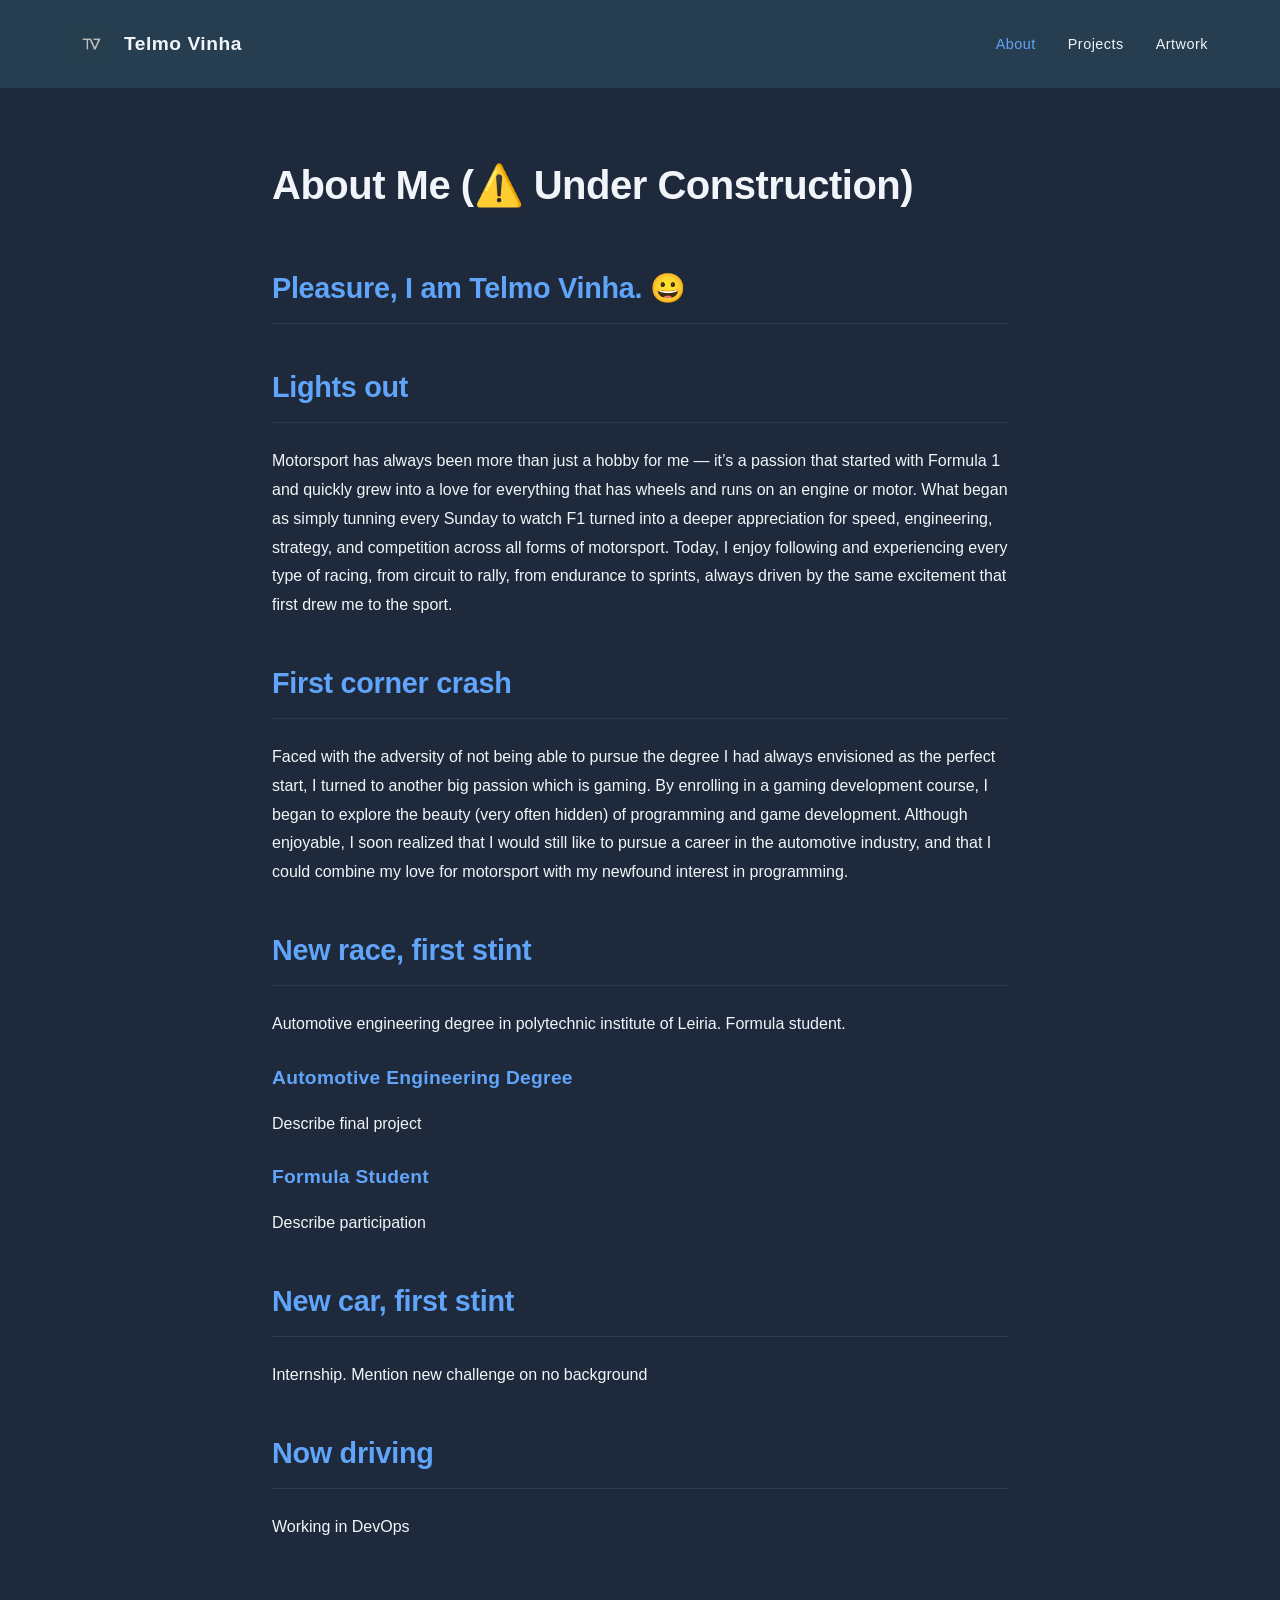
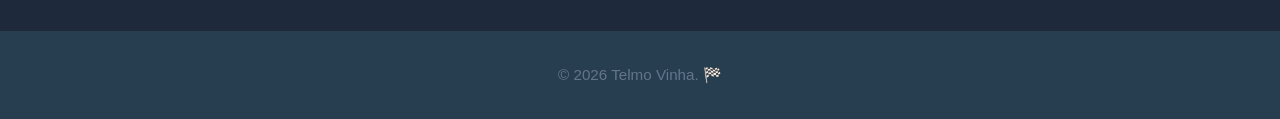
==== about.html @ b7ed358e "First website itteration What? - First iteration of personal website, built with HTML, CSS, and Java" ====
<!DOCTYPE html>
<html lang="en">
<head>
    <meta charset="UTF-8">
    <meta name="viewport" content="width=device-width, initial-scale=1.0">
    <title>About - Telmo Vinha</title>
    <link rel="stylesheet" href="assets/minimalist.css">
</head>
<body>
    <!-- Header Placeholder -->
    <div id="header-placeholder"></div>

    <!-- Main Content -->
    <main class="container markdown-content">
        <h1>About Me (⚠️ Under Construction)</h1>
        
        <h2>Pleasure, I am Telmo Vinha. 😀</h2>
        <p></p>

        <h2>Lights out</h2>
        <p>Motorsport has always been more than just a hobby for me — it’s a passion that started with Formula 1 and quickly grew into a love for everything that has wheels and runs on an engine or motor. What began as simply tunning every Sunday to watch F1 turned into a deeper appreciation for speed, engineering, strategy, and competition across all forms of motorsport. Today, I enjoy following and experiencing every type of racing, from circuit to rally, from endurance to sprints, always driven by the same excitement that first drew me to the sport.</p>

        <h2>First corner crash</h2>
        <p>Faced with the adversity of not being able to pursue the degree I had always envisioned as the perfect start, I turned to another big passion which is gaming.
            By enrolling in a gaming development course, I began to explore the beauty (very often hidden) of programming and game development.
            Although enjoyable, I soon realized that I would still like to pursue a career in the automotive industry, and that I could combine my love for motorsport with my newfound interest in programming.

        </p>

        <h2>New race, first stint</h2>
        <p>Automotive engineering degree in polytechnic institute of Leiria.
            Formula student.</p>

        <h3>Automotive Engineering Degree</h3>
        <p>Describe final project</p>
        <h3>Formula Student</h3>
        <p>Describe participation</p>

        <h2>New car, first stint</h2>
        <p>Internship. Mention new challenge on no background</p>

        <h2>Now driving</h2>
        <p>Working in DevOps </p>

    </main>

    <!-- Footer Placeholder -->
    <div id="footer-placeholder"></div>

    <script src="assets/header.js"></script>
    <script src="assets/footer.js"></script>
</body>
</html>
---- assets/minimalist.css ----
/* Minimalist Motorsport Style */

* {
    margin: 0;
    padding: 0;
    box-sizing: border-box;
}

:root {
    --primary: #60a5fa;
    --dark: #1e293b;
    --light: #f1f5f9;
    --grey: #64748b;
    --accent: #273e50;
}

html {
    scroll-behavior: smooth;
}

body {
    font-family: -apple-system, BlinkMacSystemFont, 'Segoe UI', sans-serif;
    background: var(--dark);
    color: var(--light);
    line-height: 1.6;
    overflow-x: hidden;
}

a {
    color: var(--primary);
    text-decoration: none;
    transition: opacity 0.3s ease;
}

a:hover {
    opacity: 0.8;
}

/* Navigation */
nav {
    background: var(--accent);
    border-bottom: 1px solid #1e293b;
    position: sticky;
    top: 0;
    z-index: 100;
}

.nav-container {
    max-width: 1200px;
    margin: 0 auto;
    padding: 1.5rem 2rem;
    display: flex;
    justify-content: space-between;
    align-items: center;
    gap: 2rem;
}

.nav-brand {
    display: flex;
    align-items: center;
    gap: 0.75rem;
    flex-shrink: 0;
    color: var(--light);
    transition: opacity 0.3s ease;
}

.nav-brand:hover {
    opacity: 0.8;
}

.nav-logo {
    width: 40px;
    height: 40px;
    flex-shrink: 0;
    transition: transform 0.3s ease;
}

.nav-brand:hover .nav-logo {
    transform: scale(1.1);
}

.nav-text {
    font-size: 1.2rem;
    font-weight: 700;
    letter-spacing: 0.5px;
    color: var(--light);
}

.nav-links {
    display: flex;
    list-style: none;
    gap: 2rem;
}

.nav-links a {
    font-size: 0.9rem;
    letter-spacing: 0.5px;
    color: var(--light);
    transition: color 0.3s ease;
}

.nav-links a:hover,
.nav-links a.active {
    color: var(--primary);
}

/* Container */
.container {
    max-width: 1200px;
    margin: 0 auto;
    padding: 0 2rem;
}

/* Hero Section */
.hero {
    min-height: 88vh;
    display: flex;
    align-items: center;
    justify-content: center;
    background: var(--dark);
    position: relative;
    overflow: hidden;
}

/* Subtle racing line decoration */
.hero::before {
    content: '';
    position: absolute;
    top: 0;
    left: -50%;
    width: 200%;
    height: 1px;
    background: linear-gradient(90deg, transparent, var(--primary), transparent);
}

.hero-content {
    text-align: center;
    z-index: 1;
}

.hero-logo {
    width: 150px;
    height: 150px;
    margin-bottom: 2rem;
    animation: float 3s ease-in-out infinite;
    display: block;
}

.hero-photo {
    width: 200px;
    height: 200px;
    margin: 0 auto 2rem auto;
    border-radius: 50%;
    overflow: hidden;
    border: 3px solid var(--primary);
    box-shadow: 0 0 20px rgba(96, 165, 250, 0.3);
    animation: float 3s ease-in-out infinite;
    position: relative;
}

.profile-photo {
    width: 100%;
    height: 100%;
    object-fit: cover;
}

.photo-fallback {
    position: absolute;
    top: 50%;
    left: 50%;
    transform: translate(-50%, -50%);
    width: 120px;
    height: 120px;
    display: none;
}

.hero-photo.no-image {
    background: var(--accent);
}

.hero-photo.no-image .profile-photo {
    display: none;
}

.hero-photo.no-image .photo-fallback {
    display: block;
}

@keyframes float {
    0%, 100% { transform: translateY(0px); }
    50% { transform: translateY(-10px); }
}

.hero h1 {
    font-size: 3.5rem;
    font-weight: 700;
    line-height: 1.1;
    margin-bottom: 1rem;
    letter-spacing: -1px;
}

.hero p {
    font-size: 1.2rem;
    color: var(--grey);
    margin-bottom: 2.5rem;
}

.cta-button {
    display: inline-block;
    padding: 0.75rem 2rem;
    border: 2px solid var(--primary);
    color: var(--primary);
    font-weight: 600;
    font-size: 0.95rem;
    letter-spacing: 0.5px;
    transition: all 0.3s ease;
}

.cta-button:hover {
    background: var(--primary);
    color: var(--dark);
}

.under-construction {
    display: inline-block;
    padding: 1rem 1.5rem;
    margin-top: 1.5rem;
    border: 2px solid #f59e0b;
    border-radius: 4px;
    background: rgba(245, 158, 11, 0.1);
    color: #f59e0b;
    font-weight: 600;
    font-size: 0.95rem;
    letter-spacing: 0.5px;
}

/* Sections */
section {
    padding: 5rem 0;
}

section h2 {
    font-size: 2.5rem;
    margin-bottom: 2rem;
    letter-spacing: -1px;
}

section h3 {
    font-size: 1.3rem;
    margin-bottom: 1rem;
    letter-spacing: -0.5px;
}

/* About Section */
.about {
    background: var(--accent);
    border-top: 1px solid #1e293b;
    border-bottom: 1px solid #1e293b;
}

.about p {
    font-size: 1.1rem;
    color: var(--grey);
    line-height: 1.8;
    max-width: 700px;
    margin: 0 auto 3rem;
}

/* Skills Grid */
.skills {
    display: grid;
    grid-template-columns: repeat(auto-fit, minmax(250px, 1fr));
    gap: 2rem;
    margin-top: 3rem;
}

.skill-card {
    padding: 2rem 2.5rem;
    border: 1px solid #1e293b;
    background: var(--dark);
    transition: all 0.3s ease;
}

.skill-card:hover {
    border-color: var(--primary);
    transform: translateY(-2px);
}

.skill-card h3 {
    color: var(--primary);
    margin-bottom: 0.75rem;
    font-size: 1rem;
    font-weight: 600;
    letter-spacing: 0.5px;
}

.skill-card p {
    color: var(--grey);
    font-size: 0.95rem;
}

/* Projects Section */
.projects-grid {
    display: grid;
    grid-template-columns: repeat(auto-fit, minmax(300px, 1fr));
    gap: 2rem;
    margin-top: 2rem;
}

.project-card {
    padding: 2.5rem;
    border: 1px solid #1e293b;
    background: var(--accent);
    transition: all 0.3s ease;
}

.project-card:hover {
    border-color: var(--primary);
    transform: translateY(-4px);
}

.project-card h3 {
    color: var(--primary);
    font-size: 1.1rem;
    margin-bottom: 0.5rem;
}

.project-card .year {
    display: block;
    font-size: 0.85rem;
    color: var(--grey);
    margin-bottom: 1rem;
}

.project-card p {
    color: var(--grey);
    font-size: 0.95rem;
    margin-bottom: 1.5rem;
    line-height: 1.6;
}

.project-tags {
    display: flex;
    flex-wrap: wrap;
    gap: 0.5rem;
    margin-bottom: 1.5rem;
}

.project-tags span {
    font-size: 0.8rem;
    color: var(--primary);
    border: 1px solid var(--primary);
    padding: 0.35rem 0.75rem;
}

.project-links {
    display: flex;
    gap: 1rem;
}

.project-link {
    font-size: 0.9rem;
    color: var(--primary);
    border-bottom: 1px solid var(--primary);
    padding-bottom: 0.2rem;
}

/* About Page */
.about-content {
    background: var(--dark);
}

.info-card {
    margin-bottom: 3rem;
    padding: 2rem;
    border: 1px solid #1e293b;
    background: var(--accent);
}

.info-card h2 {
    color: var(--primary);
    font-size: 1.5rem;
    margin-bottom: 1rem;
}

.info-card p {
    color: var(--grey);
    line-height: 1.8;
}

/* Expertise Section */
.expertise {
    display: grid;
    grid-template-columns: repeat(auto-fit, minmax(280px, 1fr));
    gap: 2rem;
    margin-top: 2rem;
}

.expertise-item {
    padding: 2rem;
    border: 1px solid #1e293b;
    background: var(--accent);
}

.expertise-item h3 {
    color: var(--primary);
    font-size: 1rem;
    margin-bottom: 1.5rem;
    letter-spacing: 0.5px;
}

.expertise-list {
    list-style: none;
}

.expertise-list li {
    color: var(--grey);
    padding: 0.5rem 0;
    font-size: 0.95rem;
}

.expertise-list li::before {
    content: '—';
    color: var(--primary);
    margin-right: 0.75rem;
}

/* Artwork Grid */
.artwork-grid {
    display: grid;
    grid-template-columns: repeat(auto-fill, minmax(220px, 1fr));
    gap: 2rem;
    margin-top: 2rem;
}

.artwork-card {
    padding: 2rem;
    border: 1px solid #1e293b;
    background: var(--accent);
    text-align: center;
    transition: all 0.3s ease;
}

.artwork-card:hover {
    border-color: var(--primary);
    transform: translateY(-4px);
}

.artwork-placeholder {
    width: 100%;
    height: 160px;
    background: linear-gradient(135deg, #1e293b, #334155);
    display: flex;
    align-items: center;
    justify-content: center;
    margin-bottom: 1.5rem;
    font-size: 2.5rem;
}

.artwork-card h3 {
    color: var(--primary);
    font-size: 1rem;
    margin-bottom: 0.75rem;
}

.artwork-card p {
    color: var(--grey);
    font-size: 0.9rem;
    margin-bottom: 1rem;
    line-height: 1.5;
}

.artwork-meta {
    display: flex;
    justify-content: space-between;
    align-items: center;
    font-size: 0.85rem;
    color: var(--grey);
}

/* Pit Garage Section */
.pit-garage {
    background: var(--accent);
    border-bottom: 1px solid #1e293b;
}

.pit-garage h2 {
    margin-bottom: 1.5rem;
}

.pit-garage p {
    color: var(--grey);
    margin-bottom: 3rem;
    max-width: 700px;
}

.stats-display {
    display: grid;
    grid-template-columns: repeat(auto-fit, minmax(150px, 1fr));
    gap: 2rem;
}

.stat-item {
    text-align: center;
    padding: 1.5rem;
    border: 1px solid #1e293b;
    border-radius: 4px;
}

.stat-number {
    font-size: 2.5rem;
    font-weight: 700;
    color: var(--primary);
    margin-bottom: 0.5rem;
}

.stat-label {
    color: var(--grey);
    font-size: 0.9rem;
    letter-spacing: 0.5px;
}

/* Track Record Section */
.track-record {
    background: var(--dark);
}

.track-record h2 {
    margin-bottom: 3rem;
}

.victory-grid {
    display: grid;
    grid-template-columns: repeat(auto-fit, minmax(280px, 1fr));
    gap: 2rem;
}

.victory-card {
    padding: 2rem;
    border: 1px solid var(--accent);
    background: linear-gradient(135deg, rgba(96, 165, 250, 0.05), transparent);
    transition: all 0.3s ease;
}

.victory-card:hover {
    border-color: var(--primary);
    transform: translateY(-4px);
}

.victory-card h3 {
    color: var(--primary);
    margin-bottom: 0.5rem;
    font-size: 1.2rem;
}

.victory-card .sector {
    color: var(--grey);
    font-size: 0.85rem;
    margin-bottom: 1rem;
    font-weight: 600;
}

.victory-card p {
    color: var(--grey);
    margin-bottom: 1.5rem;
}

.track-link {
    color: var(--primary);
    font-weight: 600;
    font-size: 0.95rem;
    letter-spacing: 0.5px;
    transition: opacity 0.3s ease;
}

.track-link:hover {
    opacity: 0.7;
}

/* Pit Strategy Section */
.pit-strategy {
    background: var(--accent);
}

.pit-strategy h2 {
    margin-bottom: 3rem;
}

.strategy-grid {
    display: grid;
    grid-template-columns: repeat(auto-fit, minmax(280px, 1fr));
    gap: 2rem;
}

.strategy-item {
    padding: 2.5rem;
    border: 1px solid #1e293b;
    background: transparent;
    transition: all 0.3s ease;
}

.strategy-item:hover {
    border-color: var(--primary);
    background: rgba(96, 165, 250, 0.08);
}

.strategy-item h3 {
    color: var(--primary);
    margin-bottom: 1rem;
    font-size: 1.1rem;
}

.strategy-item p {
    color: var(--grey);
    line-height: 1.7;
}

.race-motto {
    font-style: italic;
    color: var(--primary);
    font-weight: 600;
    font-size: 1rem;
    margin-top: 0.5rem;
}

/* Markdown Content Style */
.markdown-content {
    max-width: 800px;
    margin: 0 auto;
    padding: 4rem 2rem;
}

.markdown-content h1 {
    font-size: 2.5rem;
    font-weight: 700;
    margin-bottom: 3rem;
    letter-spacing: -0.5px;
    color: var(--light);
}

.markdown-content h2 {
    font-size: 1.8rem;
    font-weight: 700;
    margin-top: 2.5rem;
    margin-bottom: 1.5rem;
    padding-bottom: 0.75rem;
    border-bottom: 1px solid var(--accent);
    color: var(--primary);
    letter-spacing: -0.3px;
}

.markdown-content h3 {
    font-size: 1.2rem;
    font-weight: 600;
    margin-top: 1.5rem;
    margin-bottom: 1rem;
    color: var(--primary);
    letter-spacing: 0.3px;
}

.markdown-content p {
    font-size: 1rem;
    line-height: 1.8;
    margin-bottom: 1.5rem;
    color: var(--light);
}

.markdown-content ul {
    list-style: none;
    margin-bottom: 2rem;
    padding-left: 0;
}

.markdown-content li {
    padding-left: 1.5rem;
    margin-bottom: 0.75rem;
    color: var(--light);
    position: relative;
}

.markdown-content li::before {
    content: '—';
    position: absolute;
    left: 0;
    color: var(--primary);
    font-weight: 600;
}

/* Artwork Page */
.page-title {
    font-size: 2.5rem;
    font-weight: 700;
    margin-bottom: 1rem;
    letter-spacing: -0.5px;
}

.intro-text {
    font-size: 1.05rem;
    color: var(--grey);
    margin-bottom: 3rem;
    max-width: 600px;
    line-height: 1.7;
}

.game-section {
    font-size: 1.5rem;
    font-weight: 600;
    margin-top: 3rem;
    margin-bottom: 2rem;
    padding-bottom: 1rem;
    border-bottom: 2px solid var(--primary);
    color: var(--primary);
    letter-spacing: 0.3px;
}

/* Footer */
footer {
    background: var(--accent);
    border-top: 1px solid #1e293b;
    padding: 2rem 0;
    text-align: center;
    color: var(--grey);
    font-size: 0.95rem;
}

/* Responsive */
@media (max-width: 768px) {
    .hero h1 {
        font-size: 2.2rem;
    }

    .hero p {
        font-size: 1rem;
    }

    section h2 {
        font-size: 2rem;
    }

    .nav-links {
        gap: 1.5rem;
        font-size: 0.85rem;
    }

    .nav-container {
        padding: 1rem 1.5rem;
    }

    .skills,
    .projects-grid,
    .expertise,
    .artwork-grid {
        grid-template-columns: 1fr;
        gap: 1.5rem;
    }

    .project-links {
        flex-direction: column;
    }

    .project-link {
        display: block;
        padding-bottom: 0.5rem;
    }
}
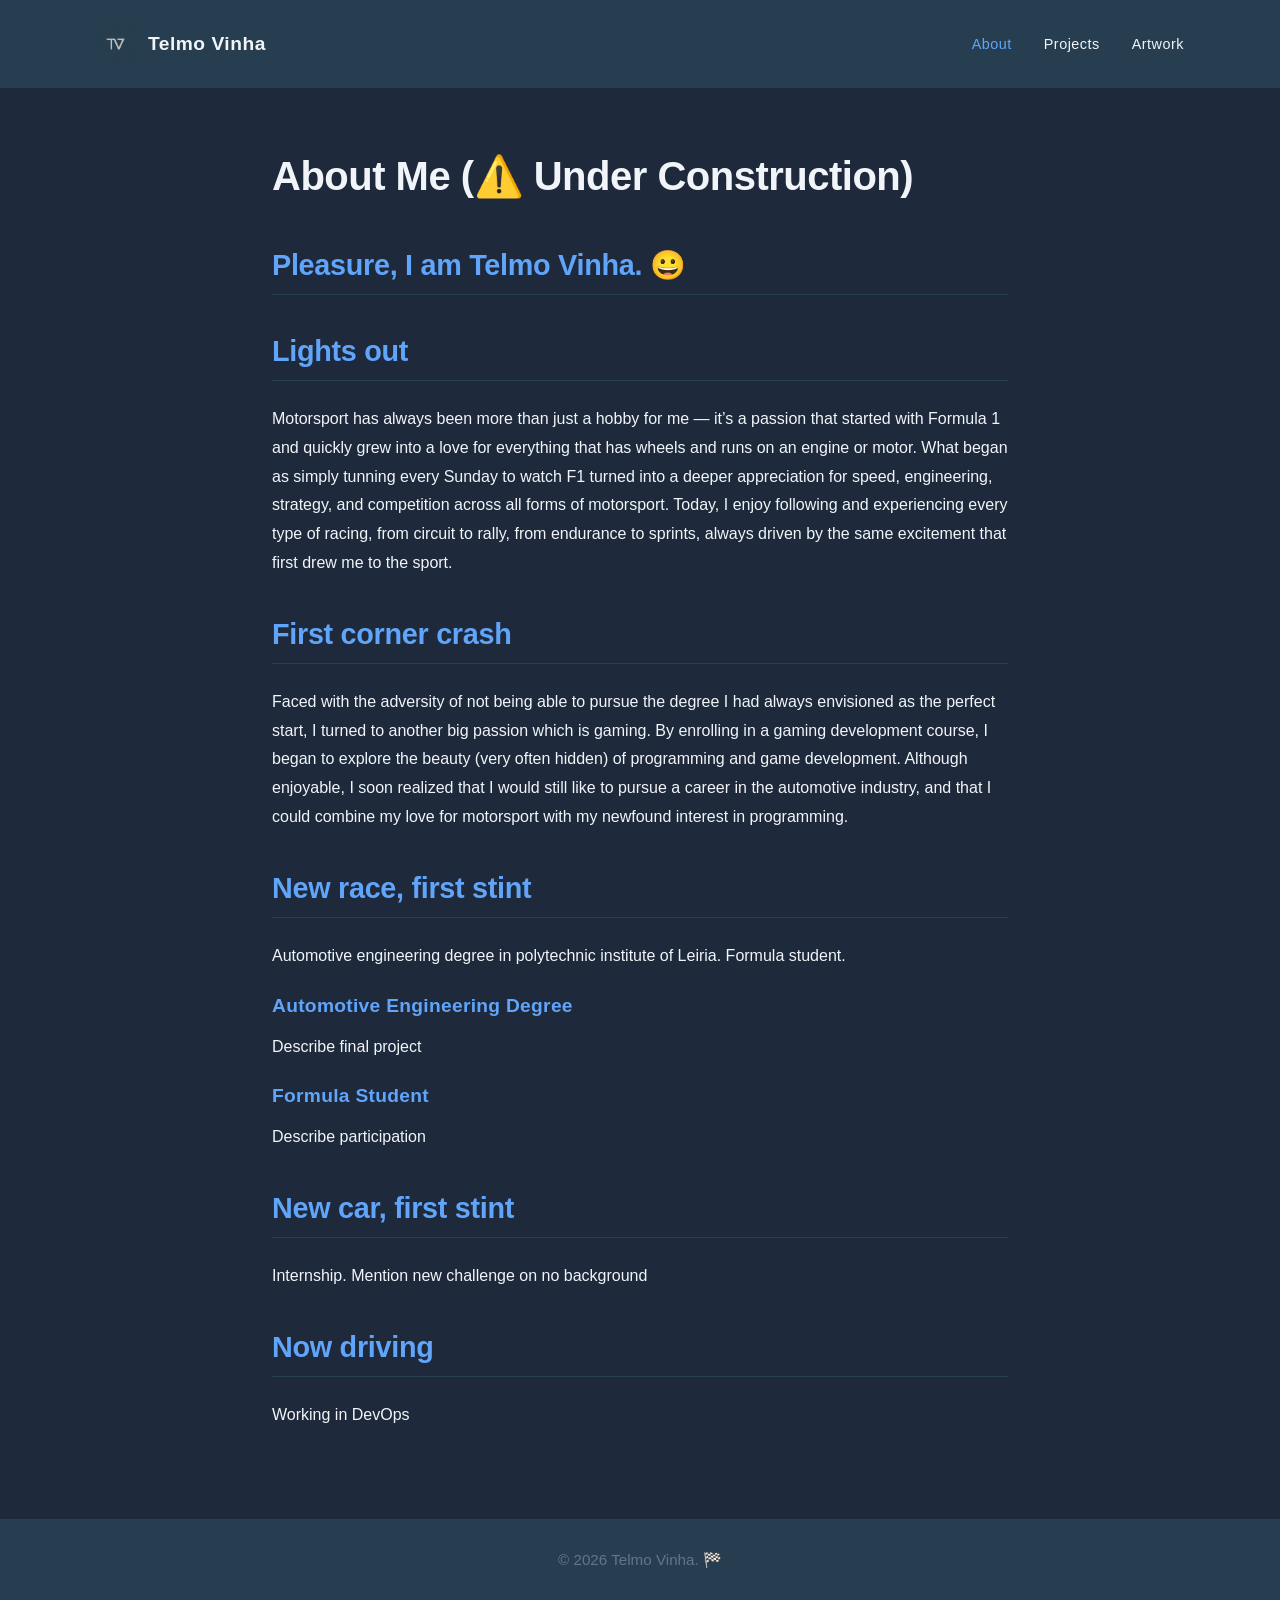
==== commit 428a2b38: "Add first iteration of ETS2 liveries What? - Add the first iteration of ETS2 liveries, including the" ====
--- a/about.html
+++ b/about.html
@@ -5,6 +5,7 @@
     <meta name="viewport" content="width=device-width, initial-scale=1.0">
     <title>About - Telmo Vinha</title>
     <link rel="stylesheet" href="assets/minimalist.css">
+    <link rel="stylesheet" href="assets/about.css">
 </head>
 <body>
     <!-- Header Placeholder -->
--- a/assets/minimalist.css
+++ b/assets/minimalist.css
@@ -14,16 +14,22 @@
     --accent: #273e50;
 }
 
-html {
-    scroll-behavior: smooth;
+html, body {
+    height: 100%;
+    margin: 0;
+    padding: 0;
 }
 
 body {
     font-family: -apple-system, BlinkMacSystemFont, 'Segoe UI', sans-serif;
     background: var(--dark);
     color: var(--light);
-    line-height: 1.6;
-    overflow-x: hidden;
+    display: flex;
+    flex-direction: column;
+}
+
+body.locked {
+    overflow: hidden;
 }
 
 a {
@@ -46,7 +52,7 @@
 }
 
 .nav-container {
-    max-width: 1200px;
+    max-width: 90%;
     margin: 0 auto;
     padding: 1.5rem 2rem;
     display: flex;
@@ -106,103 +112,9 @@
 
 /* Container */
 .container {
-    max-width: 1200px;
+    max-width: 90%;
     margin: 0 auto;
     padding: 0 2rem;
-}
-
-/* Hero Section */
-.hero {
-    min-height: 88vh;
-    display: flex;
-    align-items: center;
-    justify-content: center;
-    background: var(--dark);
-    position: relative;
-    overflow: hidden;
-}
-
-/* Subtle racing line decoration */
-.hero::before {
-    content: '';
-    position: absolute;
-    top: 0;
-    left: -50%;
-    width: 200%;
-    height: 1px;
-    background: linear-gradient(90deg, transparent, var(--primary), transparent);
-}
-
-.hero-content {
-    text-align: center;
-    z-index: 1;
-}
-
-.hero-logo {
-    width: 150px;
-    height: 150px;
-    margin-bottom: 2rem;
-    animation: float 3s ease-in-out infinite;
-    display: block;
-}
-
-.hero-photo {
-    width: 200px;
-    height: 200px;
-    margin: 0 auto 2rem auto;
-    border-radius: 50%;
-    overflow: hidden;
-    border: 3px solid var(--primary);
-    box-shadow: 0 0 20px rgba(96, 165, 250, 0.3);
-    animation: float 3s ease-in-out infinite;
-    position: relative;
-}
-
-.profile-photo {
-    width: 100%;
-    height: 100%;
-    object-fit: cover;
-}
-
-.photo-fallback {
-    position: absolute;
-    top: 50%;
-    left: 50%;
-    transform: translate(-50%, -50%);
-    width: 120px;
-    height: 120px;
-    display: none;
-}
-
-.hero-photo.no-image {
-    background: var(--accent);
-}
-
-.hero-photo.no-image .profile-photo {
-    display: none;
-}
-
-.hero-photo.no-image .photo-fallback {
-    display: block;
-}
-
-@keyframes float {
-    0%, 100% { transform: translateY(0px); }
-    50% { transform: translateY(-10px); }
-}
-
-.hero h1 {
-    font-size: 3.5rem;
-    font-weight: 700;
-    line-height: 1.1;
-    margin-bottom: 1rem;
-    letter-spacing: -1px;
-}
-
-.hero p {
-    font-size: 1.2rem;
-    color: var(--grey);
-    margin-bottom: 2.5rem;
 }
 
 .cta-button {
@@ -251,468 +163,6 @@
     letter-spacing: -0.5px;
 }
 
-/* About Section */
-.about {
-    background: var(--accent);
-    border-top: 1px solid #1e293b;
-    border-bottom: 1px solid #1e293b;
-}
-
-.about p {
-    font-size: 1.1rem;
-    color: var(--grey);
-    line-height: 1.8;
-    max-width: 700px;
-    margin: 0 auto 3rem;
-}
-
-/* Skills Grid */
-.skills {
-    display: grid;
-    grid-template-columns: repeat(auto-fit, minmax(250px, 1fr));
-    gap: 2rem;
-    margin-top: 3rem;
-}
-
-.skill-card {
-    padding: 2rem 2.5rem;
-    border: 1px solid #1e293b;
-    background: var(--dark);
-    transition: all 0.3s ease;
-}
-
-.skill-card:hover {
-    border-color: var(--primary);
-    transform: translateY(-2px);
-}
-
-.skill-card h3 {
-    color: var(--primary);
-    margin-bottom: 0.75rem;
-    font-size: 1rem;
-    font-weight: 600;
-    letter-spacing: 0.5px;
-}
-
-.skill-card p {
-    color: var(--grey);
-    font-size: 0.95rem;
-}
-
-/* Projects Section */
-.projects-grid {
-    display: grid;
-    grid-template-columns: repeat(auto-fit, minmax(300px, 1fr));
-    gap: 2rem;
-    margin-top: 2rem;
-}
-
-.project-card {
-    padding: 2.5rem;
-    border: 1px solid #1e293b;
-    background: var(--accent);
-    transition: all 0.3s ease;
-}
-
-.project-card:hover {
-    border-color: var(--primary);
-    transform: translateY(-4px);
-}
-
-.project-card h3 {
-    color: var(--primary);
-    font-size: 1.1rem;
-    margin-bottom: 0.5rem;
-}
-
-.project-card .year {
-    display: block;
-    font-size: 0.85rem;
-    color: var(--grey);
-    margin-bottom: 1rem;
-}
-
-.project-card p {
-    color: var(--grey);
-    font-size: 0.95rem;
-    margin-bottom: 1.5rem;
-    line-height: 1.6;
-}
-
-.project-tags {
-    display: flex;
-    flex-wrap: wrap;
-    gap: 0.5rem;
-    margin-bottom: 1.5rem;
-}
-
-.project-tags span {
-    font-size: 0.8rem;
-    color: var(--primary);
-    border: 1px solid var(--primary);
-    padding: 0.35rem 0.75rem;
-}
-
-.project-links {
-    display: flex;
-    gap: 1rem;
-}
-
-.project-link {
-    font-size: 0.9rem;
-    color: var(--primary);
-    border-bottom: 1px solid var(--primary);
-    padding-bottom: 0.2rem;
-}
-
-/* About Page */
-.about-content {
-    background: var(--dark);
-}
-
-.info-card {
-    margin-bottom: 3rem;
-    padding: 2rem;
-    border: 1px solid #1e293b;
-    background: var(--accent);
-}
-
-.info-card h2 {
-    color: var(--primary);
-    font-size: 1.5rem;
-    margin-bottom: 1rem;
-}
-
-.info-card p {
-    color: var(--grey);
-    line-height: 1.8;
-}
-
-/* Expertise Section */
-.expertise {
-    display: grid;
-    grid-template-columns: repeat(auto-fit, minmax(280px, 1fr));
-    gap: 2rem;
-    margin-top: 2rem;
-}
-
-.expertise-item {
-    padding: 2rem;
-    border: 1px solid #1e293b;
-    background: var(--accent);
-}
-
-.expertise-item h3 {
-    color: var(--primary);
-    font-size: 1rem;
-    margin-bottom: 1.5rem;
-    letter-spacing: 0.5px;
-}
-
-.expertise-list {
-    list-style: none;
-}
-
-.expertise-list li {
-    color: var(--grey);
-    padding: 0.5rem 0;
-    font-size: 0.95rem;
-}
-
-.expertise-list li::before {
-    content: '—';
-    color: var(--primary);
-    margin-right: 0.75rem;
-}
-
-/* Artwork Grid */
-.artwork-grid {
-    display: grid;
-    grid-template-columns: repeat(auto-fill, minmax(220px, 1fr));
-    gap: 2rem;
-    margin-top: 2rem;
-}
-
-.artwork-card {
-    padding: 2rem;
-    border: 1px solid #1e293b;
-    background: var(--accent);
-    text-align: center;
-    transition: all 0.3s ease;
-}
-
-.artwork-card:hover {
-    border-color: var(--primary);
-    transform: translateY(-4px);
-}
-
-.artwork-placeholder {
-    width: 100%;
-    height: 160px;
-    background: linear-gradient(135deg, #1e293b, #334155);
-    display: flex;
-    align-items: center;
-    justify-content: center;
-    margin-bottom: 1.5rem;
-    font-size: 2.5rem;
-}
-
-.artwork-card h3 {
-    color: var(--primary);
-    font-size: 1rem;
-    margin-bottom: 0.75rem;
-}
-
-.artwork-card p {
-    color: var(--grey);
-    font-size: 0.9rem;
-    margin-bottom: 1rem;
-    line-height: 1.5;
-}
-
-.artwork-meta {
-    display: flex;
-    justify-content: space-between;
-    align-items: center;
-    font-size: 0.85rem;
-    color: var(--grey);
-}
-
-/* Pit Garage Section */
-.pit-garage {
-    background: var(--accent);
-    border-bottom: 1px solid #1e293b;
-}
-
-.pit-garage h2 {
-    margin-bottom: 1.5rem;
-}
-
-.pit-garage p {
-    color: var(--grey);
-    margin-bottom: 3rem;
-    max-width: 700px;
-}
-
-.stats-display {
-    display: grid;
-    grid-template-columns: repeat(auto-fit, minmax(150px, 1fr));
-    gap: 2rem;
-}
-
-.stat-item {
-    text-align: center;
-    padding: 1.5rem;
-    border: 1px solid #1e293b;
-    border-radius: 4px;
-}
-
-.stat-number {
-    font-size: 2.5rem;
-    font-weight: 700;
-    color: var(--primary);
-    margin-bottom: 0.5rem;
-}
-
-.stat-label {
-    color: var(--grey);
-    font-size: 0.9rem;
-    letter-spacing: 0.5px;
-}
-
-/* Track Record Section */
-.track-record {
-    background: var(--dark);
-}
-
-.track-record h2 {
-    margin-bottom: 3rem;
-}
-
-.victory-grid {
-    display: grid;
-    grid-template-columns: repeat(auto-fit, minmax(280px, 1fr));
-    gap: 2rem;
-}
-
-.victory-card {
-    padding: 2rem;
-    border: 1px solid var(--accent);
-    background: linear-gradient(135deg, rgba(96, 165, 250, 0.05), transparent);
-    transition: all 0.3s ease;
-}
-
-.victory-card:hover {
-    border-color: var(--primary);
-    transform: translateY(-4px);
-}
-
-.victory-card h3 {
-    color: var(--primary);
-    margin-bottom: 0.5rem;
-    font-size: 1.2rem;
-}
-
-.victory-card .sector {
-    color: var(--grey);
-    font-size: 0.85rem;
-    margin-bottom: 1rem;
-    font-weight: 600;
-}
-
-.victory-card p {
-    color: var(--grey);
-    margin-bottom: 1.5rem;
-}
-
-.track-link {
-    color: var(--primary);
-    font-weight: 600;
-    font-size: 0.95rem;
-    letter-spacing: 0.5px;
-    transition: opacity 0.3s ease;
-}
-
-.track-link:hover {
-    opacity: 0.7;
-}
-
-/* Pit Strategy Section */
-.pit-strategy {
-    background: var(--accent);
-}
-
-.pit-strategy h2 {
-    margin-bottom: 3rem;
-}
-
-.strategy-grid {
-    display: grid;
-    grid-template-columns: repeat(auto-fit, minmax(280px, 1fr));
-    gap: 2rem;
-}
-
-.strategy-item {
-    padding: 2.5rem;
-    border: 1px solid #1e293b;
-    background: transparent;
-    transition: all 0.3s ease;
-}
-
-.strategy-item:hover {
-    border-color: var(--primary);
-    background: rgba(96, 165, 250, 0.08);
-}
-
-.strategy-item h3 {
-    color: var(--primary);
-    margin-bottom: 1rem;
-    font-size: 1.1rem;
-}
-
-.strategy-item p {
-    color: var(--grey);
-    line-height: 1.7;
-}
-
-.race-motto {
-    font-style: italic;
-    color: var(--primary);
-    font-weight: 600;
-    font-size: 1rem;
-    margin-top: 0.5rem;
-}
-
-/* Markdown Content Style */
-.markdown-content {
-    max-width: 800px;
-    margin: 0 auto;
-    padding: 4rem 2rem;
-}
-
-.markdown-content h1 {
-    font-size: 2.5rem;
-    font-weight: 700;
-    margin-bottom: 3rem;
-    letter-spacing: -0.5px;
-    color: var(--light);
-}
-
-.markdown-content h2 {
-    font-size: 1.8rem;
-    font-weight: 700;
-    margin-top: 2.5rem;
-    margin-bottom: 1.5rem;
-    padding-bottom: 0.75rem;
-    border-bottom: 1px solid var(--accent);
-    color: var(--primary);
-    letter-spacing: -0.3px;
-}
-
-.markdown-content h3 {
-    font-size: 1.2rem;
-    font-weight: 600;
-    margin-top: 1.5rem;
-    margin-bottom: 1rem;
-    color: var(--primary);
-    letter-spacing: 0.3px;
-}
-
-.markdown-content p {
-    font-size: 1rem;
-    line-height: 1.8;
-    margin-bottom: 1.5rem;
-    color: var(--light);
-}
-
-.markdown-content ul {
-    list-style: none;
-    margin-bottom: 2rem;
-    padding-left: 0;
-}
-
-.markdown-content li {
-    padding-left: 1.5rem;
-    margin-bottom: 0.75rem;
-    color: var(--light);
-    position: relative;
-}
-
-.markdown-content li::before {
-    content: '—';
-    position: absolute;
-    left: 0;
-    color: var(--primary);
-    font-weight: 600;
-}
-
-/* Artwork Page */
-.page-title {
-    font-size: 2.5rem;
-    font-weight: 700;
-    margin-bottom: 1rem;
-    letter-spacing: -0.5px;
-}
-
-.intro-text {
-    font-size: 1.05rem;
-    color: var(--grey);
-    margin-bottom: 3rem;
-    max-width: 600px;
-    line-height: 1.7;
-}
-
-.game-section {
-    font-size: 1.5rem;
-    font-weight: 600;
-    margin-top: 3rem;
-    margin-bottom: 2rem;
-    padding-bottom: 1rem;
-    border-bottom: 2px solid var(--primary);
-    color: var(--primary);
-    letter-spacing: 0.3px;
-}
-
 /* Footer */
 footer {
     background: var(--accent);
@@ -725,14 +175,6 @@
 
 /* Responsive */
 @media (max-width: 768px) {
-    .hero h1 {
-        font-size: 2.2rem;
-    }
-
-    .hero p {
-        font-size: 1rem;
-    }
-
     section h2 {
         font-size: 2rem;
     }
@@ -745,21 +187,4 @@
     .nav-container {
         padding: 1rem 1.5rem;
     }
-
-    .skills,
-    .projects-grid,
-    .expertise,
-    .artwork-grid {
-        grid-template-columns: 1fr;
-        gap: 1.5rem;
-    }
-
-    .project-links {
-        flex-direction: column;
-    }
-
-    .project-link {
-        display: block;
-        padding-bottom: 0.5rem;
-    }
 }
--- a/assets/about.css
+++ b/assets/about.css
@@ -0,0 +1,178 @@
+/* About Section */
+.about {
+    background: var(--accent);
+    border-top: 1px solid #1e293b;
+    border-bottom: 1px solid #1e293b;
+}
+
+.about p {
+    font-size: 1.1rem;
+    color: var(--grey);
+    line-height: 1.8;
+    max-width: 700px;
+    margin: 0 auto 3rem;
+}
+
+/* Skills Grid */
+.skills {
+    display: grid;
+    grid-template-columns: repeat(auto-fit, minmax(250px, 1fr));
+    gap: 2rem;
+    margin-top: 3rem;
+}
+
+.skill-card {
+    padding: 2rem 2.5rem;
+    border: 1px solid #1e293b;
+    background: var(--dark);
+    transition: all 0.3s ease;
+}
+
+.skill-card:hover {
+    border-color: var(--primary);
+    transform: translateY(-2px);
+}
+
+.skill-card h3 {
+    color: var(--primary);
+    margin-bottom: 0.75rem;
+    font-size: 1rem;
+    font-weight: 600;
+    letter-spacing: 0.5px;
+}
+
+.skill-card p {
+    color: var(--grey);
+    font-size: 0.95rem;
+}
+
+/* About Page */
+.about-content {
+    background: var(--dark);
+}
+
+.info-card {
+    margin-bottom: 3rem;
+    padding: 2rem;
+    border: 1px solid #1e293b;
+    background: var(--accent);
+}
+
+.info-card h2 {
+    color: var(--primary);
+    font-size: 1.5rem;
+    margin-bottom: 1rem;
+}
+
+.info-card p {
+    color: var(--grey);
+    line-height: 1.8;
+}
+
+/* Expertise Section */
+.expertise {
+    display: grid;
+    grid-template-columns: repeat(auto-fit, minmax(280px, 1fr));
+    gap: 2rem;
+    margin-top: 2rem;
+}
+
+.expertise-item {
+    padding: 2rem;
+    border: 1px solid #1e293b;
+    background: var(--accent);
+}
+
+.expertise-item h3 {
+    color: var(--primary);
+    font-size: 1rem;
+    margin-bottom: 1.5rem;
+    letter-spacing: 0.5px;
+}
+
+.expertise-list {
+    list-style: none;
+}
+
+.expertise-list li {
+    color: var(--grey);
+    padding: 0.5rem 0;
+    font-size: 0.95rem;
+}
+
+.expertise-list li::before {
+    content: '—';
+    color: var(--primary);
+    margin-right: 0.75rem;
+}
+
+/* Markdown Content Style */
+.markdown-content {
+    max-width: 800px;
+    margin: 0 auto;
+    padding: 4rem 2rem;
+}
+
+.markdown-content h1 {
+    font-size: 2.5rem;
+    font-weight: 700;
+    margin-bottom: 3rem;
+    letter-spacing: -0.5px;
+    color: var(--light);
+}
+
+.markdown-content h2 {
+    font-size: 1.8rem;
+    font-weight: 700;
+    margin-top: 2.5rem;
+    margin-bottom: 1.5rem;
+    padding-bottom: 0.75rem;
+    border-bottom: 1px solid var(--accent);
+    color: var(--primary);
+    letter-spacing: -0.3px;
+}
+
+.markdown-content h3 {
+    font-size: 1.2rem;
+    font-weight: 600;
+    margin-top: 1.5rem;
+    margin-bottom: 1rem;
+    color: var(--primary);
+    letter-spacing: 0.3px;
+}
+
+.markdown-content p {
+    font-size: 1rem;
+    line-height: 1.8;
+    margin-bottom: 1.5rem;
+    color: var(--light);
+}
+
+.markdown-content ul {
+    list-style: none;
+    margin-bottom: 2rem;
+    padding-left: 0;
+}
+
+.markdown-content li {
+    padding-left: 1.5rem;
+    margin-bottom: 0.75rem;
+    color: var(--light);
+    position: relative;
+}
+
+.markdown-content li::before {
+    content: '—';
+    position: absolute;
+    left: 0;
+    color: var(--primary);
+    font-weight: 600;
+}
+
+@media (max-width: 768px) {
+    .skills,
+    .expertise {
+        grid-template-columns: 1fr;
+        gap: 1.5rem;
+    }
+}
